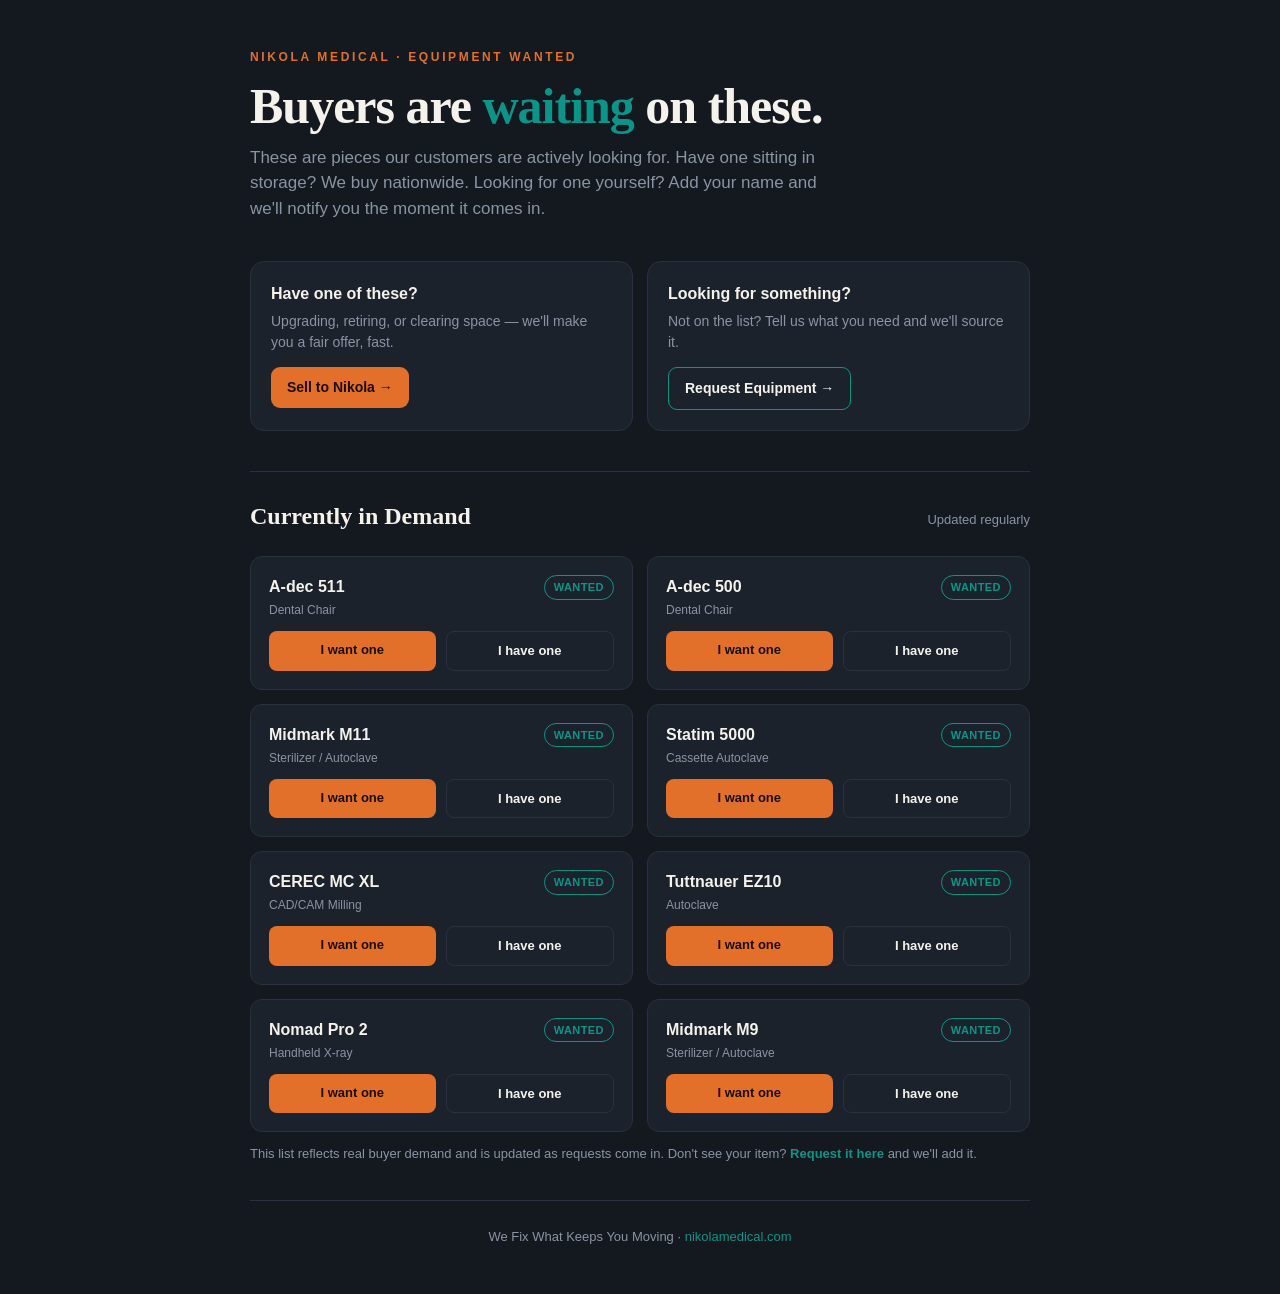
==== equipment-wanted/index.html @ 366212c6 "Static site plus request, thanks, and equipment-wanted pages" ====
<!DOCTYPE html>
<html lang="en">
<head>
<meta charset="UTF-8">
<meta name="viewport" content="width=device-width, initial-scale=1.0">
<title>Equipment Wanted — Nikola Medical</title>
<meta name="description" content="Buyers are waiting on these pieces. Selling one? We buy nationwide. Looking for one? We'll notify you the moment it arrives.">
<style>
  :root{
    --ink:#14181F; --ink-2:#1C222B; --amber:#E2702A; --teal:#0D9488;
    --paper:#F5F2EC; --line:#2A313C; --muted:#8A94A3;
  }
  *{box-sizing:border-box;margin:0;padding:0}
  html{scroll-behavior:smooth}
  body{
    background:var(--ink); color:var(--paper);
    font-family:"Inter",-apple-system,BlinkMacSystemFont,"Segoe UI",sans-serif;
    line-height:1.5; -webkit-font-smoothing:antialiased;
  }
  .wrap{max-width:820px; margin:0 auto; padding:0 20px}

  header{padding:48px 0 8px}
  .kicker{
    font-size:12px; letter-spacing:.22em; text-transform:uppercase;
    color:var(--amber); font-weight:600;
  }
  h1{
    font-family:Georgia,"Times New Roman",serif;
    font-size:clamp(32px,6vw,50px); line-height:1.05; font-weight:700;
    margin:14px 0 12px; letter-spacing:-.02em;
  }
  h1 em{color:var(--teal); font-style:normal}
  .lede{color:var(--muted); font-size:17px; max-width:600px}

  /* Split banners */
  .banners{display:grid; grid-template-columns:1fr 1fr; gap:14px; margin:32px 0 40px}
  .banner{
    border:1px solid var(--line); border-radius:14px; padding:20px; background:var(--ink-2);
  }
  .banner h3{font-size:16px; margin-bottom:5px}
  .banner p{color:var(--muted); font-size:14px; margin-bottom:14px}
  .banner a{
    display:inline-block; text-decoration:none; font-weight:700; font-size:14px;
    padding:10px 16px; border-radius:9px;
  }
  .banner.sell a{background:var(--amber); color:#1a0f07}
  .banner.buy a{border:1px solid var(--teal); color:var(--paper)}

  .list-head{
    border-top:1px solid var(--line); padding-top:26px;
    display:flex; align-items:baseline; justify-content:space-between; flex-wrap:wrap; gap:8px;
  }
  .list-head h2{font-family:Georgia,serif; font-size:24px; font-weight:700}
  .list-head span{font-size:13px; color:var(--muted)}

  .grid{display:grid; grid-template-columns:1fr 1fr; gap:14px; margin:22px 0 12px}
  .item{
    border:1px solid var(--line); border-radius:12px; padding:18px 18px;
    background:var(--ink-2); display:flex; flex-direction:column; gap:10px;
    transition:border-color .15s, transform .15s;
  }
  .item:hover{transform:translateY(-2px); border-color:#3a434f}
  .item .top{display:flex; align-items:flex-start; justify-content:space-between; gap:10px}
  .item .name{font-weight:700; font-size:16px}
  .item .cat{font-size:12px; color:var(--muted); margin-top:2px}
  .badge{
    font-size:11px; font-weight:700; letter-spacing:.04em; text-transform:uppercase;
    color:var(--teal); border:1px solid var(--teal); border-radius:20px; padding:3px 9px; white-space:nowrap;
  }
  .item .row{display:flex; gap:10px; margin-top:2px}
  .item a{
    text-decoration:none; font-weight:700; font-size:13px; padding:9px 14px; border-radius:8px; flex:1; text-align:center;
  }
  .item a.want{background:var(--amber); color:#1a0f07}
  .item a.have{border:1px solid var(--line); color:var(--paper)}
  .item a.have:hover{border-color:var(--teal)}

  .note{color:var(--muted); font-size:13px; margin:8px 0 4px}

  footer{border-top:1px solid var(--line); padding:26px 0 48px; text-align:center; color:var(--muted); font-size:13px; margin-top:36px}
  footer a{color:var(--teal); text-decoration:none}

  @media(max-width:620px){
    .banners{grid-template-columns:1fr}
    .grid{grid-template-columns:1fr}
  }
</style>
</head>
<body>

<div class="wrap">
  <header>
    <div class="kicker">Nikola Medical · Equipment Wanted</div>
    <h1>Buyers are <em>waiting</em> on these.</h1>
    <p class="lede">These are pieces our customers are actively looking for. Have one sitting in storage? We buy nationwide. Looking for one yourself? Add your name and we'll notify you the moment it comes in.</p>
  </header>

  <div class="banners">
    <div class="banner sell">
      <h3>Have one of these?</h3>
      <p>Upgrading, retiring, or clearing space — we'll make you a fair offer, fast.</p>
      <a href="/request?type=sell">Sell to Nikola →</a>
    </div>
    <div class="banner buy">
      <h3>Looking for something?</h3>
      <p>Not on the list? Tell us what you need and we'll source it.</p>
      <a href="/request?type=buy">Request Equipment →</a>
    </div>
  </div>

  <div class="list-head">
    <h2>Currently in Demand</h2>
    <span>Updated regularly</span>
  </div>

  <div class="grid">

    <div class="item">
      <div class="top">
        <div><div class="name">A-dec 511</div><div class="cat">Dental Chair</div></div>
        <span class="badge">Wanted</span>
      </div>
      <div class="row">
        <a class="want" href="/request?type=buy">I want one</a>
        <a class="have" href="/request?type=sell">I have one</a>
      </div>
    </div>

    <div class="item">
      <div class="top">
        <div><div class="name">A-dec 500</div><div class="cat">Dental Chair</div></div>
        <span class="badge">Wanted</span>
      </div>
      <div class="row">
        <a class="want" href="/request?type=buy">I want one</a>
        <a class="have" href="/request?type=sell">I have one</a>
      </div>
    </div>

    <div class="item">
      <div class="top">
        <div><div class="name">Midmark M11</div><div class="cat">Sterilizer / Autoclave</div></div>
        <span class="badge">Wanted</span>
      </div>
      <div class="row">
        <a class="want" href="/request?type=buy">I want one</a>
        <a class="have" href="/request?type=sell">I have one</a>
      </div>
    </div>

    <div class="item">
      <div class="top">
        <div><div class="name">Statim 5000</div><div class="cat">Cassette Autoclave</div></div>
        <span class="badge">Wanted</span>
      </div>
      <div class="row">
        <a class="want" href="/request?type=buy">I want one</a>
        <a class="have" href="/request?type=sell">I have one</a>
      </div>
    </div>

    <div class="item">
      <div class="top">
        <div><div class="name">CEREC MC XL</div><div class="cat">CAD/CAM Milling</div></div>
        <span class="badge">Wanted</span>
      </div>
      <div class="row">
        <a class="want" href="/request?type=buy">I want one</a>
        <a class="have" href="/request?type=sell">I have one</a>
      </div>
    </div>

    <div class="item">
      <div class="top">
        <div><div class="name">Tuttnauer EZ10</div><div class="cat">Autoclave</div></div>
        <span class="badge">Wanted</span>
      </div>
      <div class="row">
        <a class="want" href="/request?type=buy">I want one</a>
        <a class="have" href="/request?type=sell">I have one</a>
      </div>
    </div>

    <div class="item">
      <div class="top">
        <div><div class="name">Nomad Pro 2</div><div class="cat">Handheld X-ray</div></div>
        <span class="badge">Wanted</span>
      </div>
      <div class="row">
        <a class="want" href="/request?type=buy">I want one</a>
        <a class="have" href="/request?type=sell">I have one</a>
      </div>
    </div>

    <div class="item">
      <div class="top">
        <div><div class="name">Midmark M9</div><div class="cat">Sterilizer / Autoclave</div></div>
        <span class="badge">Wanted</span>
      </div>
      <div class="row">
        <a class="want" href="/request?type=buy">I want one</a>
        <a class="have" href="/request?type=sell">I have one</a>
      </div>
    </div>

  </div>

  <p class="note">This list reflects real buyer demand and is updated as requests come in. Don't see your item? <a href="/request?type=buy" style="color:var(--teal);text-decoration:none;font-weight:600">Request it here</a> and we'll add it.</p>

  <footer>
    We Fix What Keeps You Moving · <a href="/">nikolamedical.com</a>
  </footer>
</div>

</body>
</html>
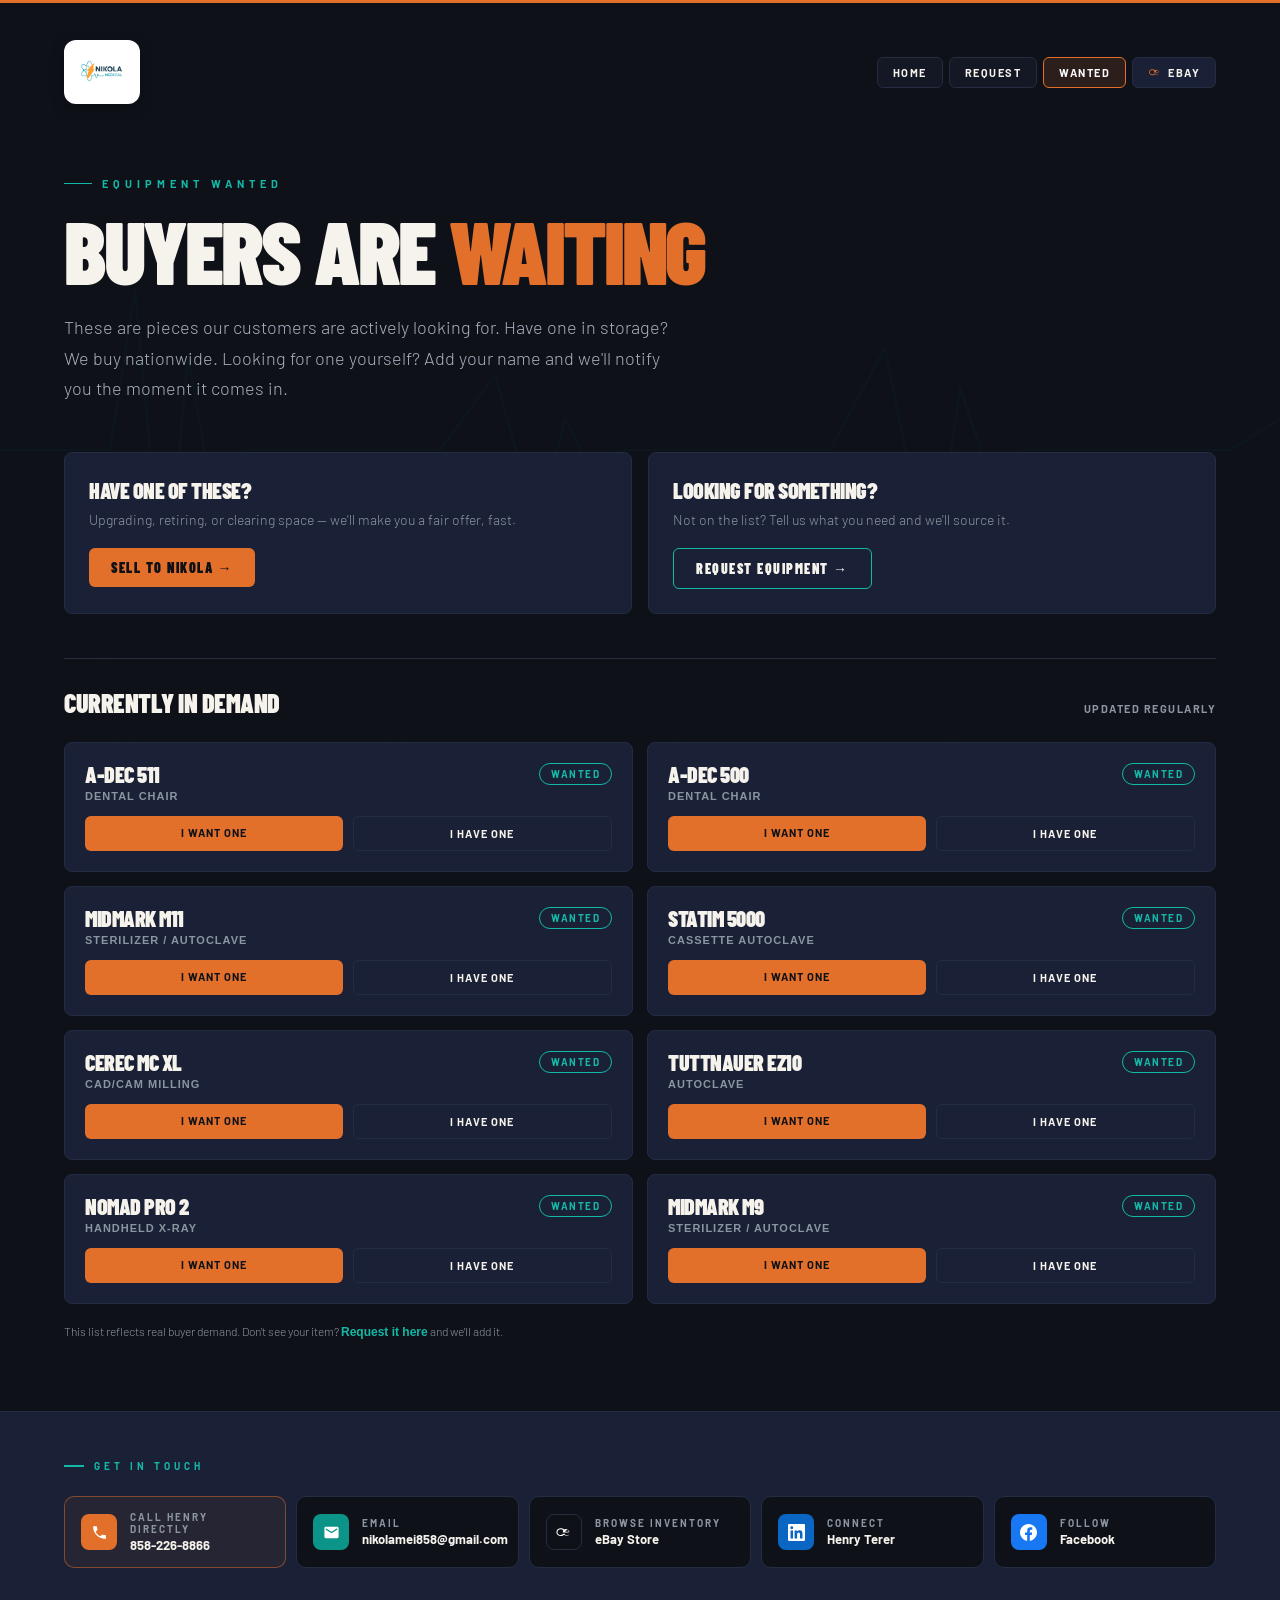
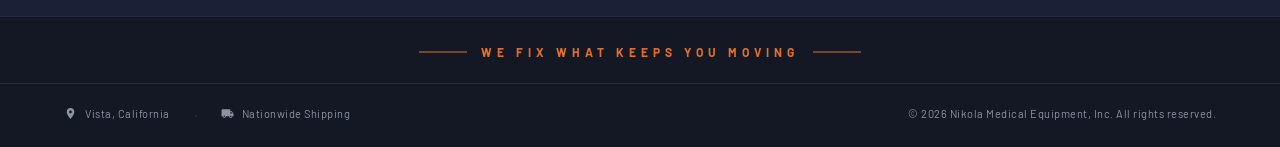
==== commit 421654d4: "Replace form pages with unified header, logo, and nav versions" ====
--- a/equipment-wanted/index.html
+++ b/equipment-wanted/index.html
@@ -4,213 +4,119 @@
 <meta charset="UTF-8">
 <meta name="viewport" content="width=device-width, initial-scale=1.0">
 <title>Equipment Wanted — Nikola Medical</title>
-<meta name="description" content="Buyers are waiting on these pieces. Selling one? We buy nationwide. Looking for one? We'll notify you the moment it arrives.">
-<style>
-  :root{
-    --ink:#14181F; --ink-2:#1C222B; --amber:#E2702A; --teal:#0D9488;
-    --paper:#F5F2EC; --line:#2A313C; --muted:#8A94A3;
-  }
-  *{box-sizing:border-box;margin:0;padding:0}
-  html{scroll-behavior:smooth}
-  body{
-    background:var(--ink); color:var(--paper);
-    font-family:"Inter",-apple-system,BlinkMacSystemFont,"Segoe UI",sans-serif;
-    line-height:1.5; -webkit-font-smoothing:antialiased;
-  }
-  .wrap{max-width:820px; margin:0 auto; padding:0 20px}
-
-  header{padding:48px 0 8px}
-  .kicker{
-    font-size:12px; letter-spacing:.22em; text-transform:uppercase;
-    color:var(--amber); font-weight:600;
-  }
-  h1{
-    font-family:Georgia,"Times New Roman",serif;
-    font-size:clamp(32px,6vw,50px); line-height:1.05; font-weight:700;
-    margin:14px 0 12px; letter-spacing:-.02em;
-  }
-  h1 em{color:var(--teal); font-style:normal}
-  .lede{color:var(--muted); font-size:17px; max-width:600px}
-
-  /* Split banners */
-  .banners{display:grid; grid-template-columns:1fr 1fr; gap:14px; margin:32px 0 40px}
-  .banner{
-    border:1px solid var(--line); border-radius:14px; padding:20px; background:var(--ink-2);
-  }
-  .banner h3{font-size:16px; margin-bottom:5px}
-  .banner p{color:var(--muted); font-size:14px; margin-bottom:14px}
-  .banner a{
-    display:inline-block; text-decoration:none; font-weight:700; font-size:14px;
-    padding:10px 16px; border-radius:9px;
-  }
-  .banner.sell a{background:var(--amber); color:#1a0f07}
-  .banner.buy a{border:1px solid var(--teal); color:var(--paper)}
-
-  .list-head{
-    border-top:1px solid var(--line); padding-top:26px;
-    display:flex; align-items:baseline; justify-content:space-between; flex-wrap:wrap; gap:8px;
-  }
-  .list-head h2{font-family:Georgia,serif; font-size:24px; font-weight:700}
-  .list-head span{font-size:13px; color:var(--muted)}
-
-  .grid{display:grid; grid-template-columns:1fr 1fr; gap:14px; margin:22px 0 12px}
-  .item{
-    border:1px solid var(--line); border-radius:12px; padding:18px 18px;
-    background:var(--ink-2); display:flex; flex-direction:column; gap:10px;
-    transition:border-color .15s, transform .15s;
-  }
-  .item:hover{transform:translateY(-2px); border-color:#3a434f}
-  .item .top{display:flex; align-items:flex-start; justify-content:space-between; gap:10px}
-  .item .name{font-weight:700; font-size:16px}
-  .item .cat{font-size:12px; color:var(--muted); margin-top:2px}
-  .badge{
-    font-size:11px; font-weight:700; letter-spacing:.04em; text-transform:uppercase;
-    color:var(--teal); border:1px solid var(--teal); border-radius:20px; padding:3px 9px; white-space:nowrap;
-  }
-  .item .row{display:flex; gap:10px; margin-top:2px}
-  .item a{
-    text-decoration:none; font-weight:700; font-size:13px; padding:9px 14px; border-radius:8px; flex:1; text-align:center;
-  }
-  .item a.want{background:var(--amber); color:#1a0f07}
-  .item a.have{border:1px solid var(--line); color:var(--paper)}
-  .item a.have:hover{border-color:var(--teal)}
-
-  .note{color:var(--muted); font-size:13px; margin:8px 0 4px}
-
-  footer{border-top:1px solid var(--line); padding:26px 0 48px; text-align:center; color:var(--muted); font-size:13px; margin-top:36px}
-  footer a{color:var(--teal); text-decoration:none}
-
-  @media(max-width:620px){
-    .banners{grid-template-columns:1fr}
-    .grid{grid-template-columns:1fr}
-  }
-</style>
+<meta name="description" content="Buyers are waiting on these dental equipment pieces. Selling one? We buy nationwide.">
+<link href="https://fonts.googleapis.com/css2?family=Barlow+Condensed:wght@700;900&family=Barlow:wght@300;400;600;700&display=swap" rel="stylesheet">
+<link rel="stylesheet" href="/styles.css">
 </head>
 <body>
+<div class="topbar"></div>
+<div class="ekg-bg">
+<svg viewBox="0 0 1440 900" preserveAspectRatio="xMidYMid slice" xmlns="http://www.w3.org/2000/svg">
+  <polyline points="0,450 140,450 190,450 215,290 245,610 268,355 294,505 325,450 520,450 575,375 618,528 645,418 672,472 702,450 910,450 965,348 1012,584 1040,388 1072,482 1102,450 1310,450 1362,418 1392,492 1440,450" fill="none" stroke="#0D9488" stroke-width="2.5" stroke-linecap="round" stroke-linejoin="round"/>
+  <polyline points="0,720 130,720 168,720 185,648 204,792 218,668 234,724 254,720 408,720 445,672 475,768 494,700 514,730 535,720 688,720 724,682 752,758 772,710 793,728 814,720 965,720 1003,688 1032,752 1052,712 1073,728 1094,720 1248,720 1284,702 1313,738 1333,718 1362,726 1440,720" fill="none" stroke="#0D9488" stroke-width="1.5" stroke-linecap="round" stroke-linejoin="round" opacity="0.45"/>
+</svg>
+</div>
 
-<div class="wrap">
-  <header>
-    <div class="kicker">Nikola Medical · Equipment Wanted</div>
-    <h1>Buyers are <em>waiting</em> on these.</h1>
-    <p class="lede">These are pieces our customers are actively looking for. Have one sitting in storage? We buy nationwide. Looking for one yourself? Add your name and we'll notify you the moment it comes in.</p>
-  </header>
+<header>
+  <a href="/" class="logo"><img src="/logo.png" alt="Nikola Medical Equipment"/></a>
+  <nav class="nav">
+    <a href="/" class="internal ">Home</a>
+    <a href="/request" class="internal ">Request</a>
+    <a href="/equipment-wanted" class="internal active">Wanted</a>
+    <a href="https://www.ebay.com/str/nikolamedicalequipmentinc" target="_blank" rel="noopener">
+      <svg viewBox="0 0 24 24" fill="var(--amber)" xmlns="http://www.w3.org/2000/svg"><path d="M3.5 11.5C3.5 9 5.5 7.5 8 7.5c1.5 0 2.8.6 3.6 1.6L13 7.8C11.8 6.7 10 6 8 6 4.7 6 2 8.4 2 11.5S4.7 17 8 17c2 0 3.8-.7 5-1.8l-1.4-1.3C10.8 14.9 9.5 15.5 8 15.5c-2.5 0-4.5-1.5-4.5-4zm8.5.5h7.5c0-2.8-2-5-4.5-5S11 9.2 11 12zm0 1c.2 2.2 2 3.5 4.5 3.5 1.3 0 2.4-.4 3.2-1.1L18.6 15c-.6.5-1.4.8-2.1.8-1.5 0-2.8-.7-3-2H12zm8.5-2h-6c.3-1.4 1.4-2.5 3-2.5s2.7 1.1 3 2.5z"/></svg>
+      <span>eBay</span>
+    </a>
+  </nav>
+</header>
 
+<div class="page-head">
+  <div class="kicker">Equipment Wanted</div>
+  <h1>Buyers Are <em>Waiting</em></h1>
+  <p class="lead">These are pieces our customers are actively looking for. Have one in storage? We buy nationwide. Looking for one yourself? Add your name and we'll notify you the moment it comes in.</p>
+</div>
+
+<div class="section">
   <div class="banners">
-    <div class="banner sell">
-      <h3>Have one of these?</h3>
-      <p>Upgrading, retiring, or clearing space — we'll make you a fair offer, fast.</p>
-      <a href="/request?type=sell">Sell to Nikola →</a>
+    <div class="banner sell"><h3>Have one of these?</h3><p>Upgrading, retiring, or clearing space — we'll make you a fair offer, fast.</p><a href="/request?type=sell">Sell to Nikola →</a></div>
+    <div class="banner buy"><h3>Looking for something?</h3><p>Not on the list? Tell us what you need and we'll source it.</p><a href="/request?type=buy">Request Equipment →</a></div>
+  </div>
+
+  <div class="wanted-head"><h2>Currently in Demand</h2><span>Updated regularly</span></div>
+  <div class="wgrid">
+    <div class="witem">
+      <div class="wtop"><div><div class="wname">A-dec 511</div><div class="wcat">Dental Chair</div></div><span class="wbadge">Wanted</span></div>
+      <div class="wrow"><a class="want" href="/request?type=buy">I want one</a><a class="have" href="/request?type=sell">I have one</a></div>
     </div>
-    <div class="banner buy">
-      <h3>Looking for something?</h3>
-      <p>Not on the list? Tell us what you need and we'll source it.</p>
-      <a href="/request?type=buy">Request Equipment →</a>
+    <div class="witem">
+      <div class="wtop"><div><div class="wname">A-dec 500</div><div class="wcat">Dental Chair</div></div><span class="wbadge">Wanted</span></div>
+      <div class="wrow"><a class="want" href="/request?type=buy">I want one</a><a class="have" href="/request?type=sell">I have one</a></div>
+    </div>
+    <div class="witem">
+      <div class="wtop"><div><div class="wname">Midmark M11</div><div class="wcat">Sterilizer / Autoclave</div></div><span class="wbadge">Wanted</span></div>
+      <div class="wrow"><a class="want" href="/request?type=buy">I want one</a><a class="have" href="/request?type=sell">I have one</a></div>
+    </div>
+    <div class="witem">
+      <div class="wtop"><div><div class="wname">Statim 5000</div><div class="wcat">Cassette Autoclave</div></div><span class="wbadge">Wanted</span></div>
+      <div class="wrow"><a class="want" href="/request?type=buy">I want one</a><a class="have" href="/request?type=sell">I have one</a></div>
+    </div>
+    <div class="witem">
+      <div class="wtop"><div><div class="wname">CEREC MC XL</div><div class="wcat">CAD/CAM Milling</div></div><span class="wbadge">Wanted</span></div>
+      <div class="wrow"><a class="want" href="/request?type=buy">I want one</a><a class="have" href="/request?type=sell">I have one</a></div>
+    </div>
+    <div class="witem">
+      <div class="wtop"><div><div class="wname">Tuttnauer EZ10</div><div class="wcat">Autoclave</div></div><span class="wbadge">Wanted</span></div>
+      <div class="wrow"><a class="want" href="/request?type=buy">I want one</a><a class="have" href="/request?type=sell">I have one</a></div>
+    </div>
+    <div class="witem">
+      <div class="wtop"><div><div class="wname">Nomad Pro 2</div><div class="wcat">Handheld X-ray</div></div><span class="wbadge">Wanted</span></div>
+      <div class="wrow"><a class="want" href="/request?type=buy">I want one</a><a class="have" href="/request?type=sell">I have one</a></div>
+    </div>
+    <div class="witem">
+      <div class="wtop"><div><div class="wname">Midmark M9</div><div class="wcat">Sterilizer / Autoclave</div></div><span class="wbadge">Wanted</span></div>
+      <div class="wrow"><a class="want" href="/request?type=buy">I want one</a><a class="have" href="/request?type=sell">I have one</a></div>
     </div>
   </div>
 
-  <div class="list-head">
-    <h2>Currently in Demand</h2>
-    <span>Updated regularly</span>
+  <p class="hint" style="margin-top:20px;">This list reflects real buyer demand. Don't see your item? <a href="/request?type=buy" style="color:var(--teal-light);text-decoration:none;font-weight:600;">Request it here</a> and we'll add it.</p>
+</div>
+<section class="footer-contact" id="contact">
+  <div class="contact-heading">Get in touch</div>
+  <div class="contact-grid">
+    <a class="ccard featured" href="tel:8582268866">
+      <div class="cicon ci-phone"><svg viewBox="0 0 24 24" xmlns="http://www.w3.org/2000/svg"><path d="M6.6 10.8c1.4 2.8 3.8 5.1 6.6 6.6l2.2-2.2c.3-.3.7-.4 1-.2 1.1.4 2.3.6 3.6.6.6 0 1 .4 1 1V20c0 .6-.4 1-1 1-9.4 0-17-7.6-17-17 0-.6.4-1 1-1h3.5c.6 0 1 .4 1 1 0 1.3.2 2.5.6 3.6.1.3 0 .7-.2 1L6.6 10.8z"/></svg></div>
+      <div><div class="clabel">Call Henry directly</div><div class="cval">858-226-8866</div></div>
+    </a>
+    <a class="ccard" href="mailto:nikolamei858@gmail.com">
+      <div class="cicon ci-email"><svg viewBox="0 0 24 24" xmlns="http://www.w3.org/2000/svg"><path d="M20 4H4c-1.1 0-2 .9-2 2v12c0 1.1.9 2 2 2h16c1.1 0 2-.9 2-2V6c0-1.1-.9-2-2-2zm0 4l-8 5-8-5V6l8 5 8-5v2z"/></svg></div>
+      <div><div class="clabel">Email</div><div class="cval">nikolamei858@gmail.com</div></div>
+    </a>
+    <a class="ccard" href="https://www.ebay.com/str/nikolamedicalequipmentinc" target="_blank" rel="noopener">
+      <div class="cicon ci-ebay"><svg viewBox="0 0 24 24" fill="var(--amber)" xmlns="http://www.w3.org/2000/svg" width="17" height="17"><path d="M3.5 11.5C3.5 9 5.5 7.5 8 7.5c1.5 0 2.8.6 3.6 1.6L13 7.8C11.8 6.7 10 6 8 6 4.7 6 2 8.4 2 11.5S4.7 17 8 17c2 0 3.8-.7 5-1.8l-1.4-1.3C10.8 14.9 9.5 15.5 8 15.5c-2.5 0-4.5-1.5-4.5-4zm8.5.5h7.5c0-2.8-2-5-4.5-5S11 9.2 11 12zm0 1c.2 2.2 2 3.5 4.5 3.5 1.3 0 2.4-.4 3.2-1.1L18.6 15c-.6.5-1.4.8-2.1.8-1.5 0-2.8-.7-3-2H12zm8.5-2h-6c.3-1.4 1.4-2.5 3-2.5s2.7 1.1 3 2.5z"/></svg></div>
+      <div><div class="clabel">Browse inventory</div><div class="cval">eBay Store</div></div>
+    </a>
+    <a class="ccard" href="https://www.linkedin.com/in/henryterer/" target="_blank" rel="noopener">
+      <div class="cicon ci-li"><svg viewBox="0 0 24 24" xmlns="http://www.w3.org/2000/svg"><path d="M20.447 20.452h-3.554v-5.569c0-1.328-.027-3.037-1.852-3.037-1.853 0-2.136 1.445-2.136 2.939v5.667H9.351V9h3.414v1.561h.046c.477-.9 1.637-1.85 3.37-1.85 3.601 0 4.267 2.37 4.267 5.455v6.286zM5.337 7.433a2.062 2.062 0 01-2.063-2.065 2.064 2.064 0 112.063 2.065zm1.782 13.019H3.555V9h3.564v11.452zM22.225 0H1.771C.792 0 0 .774 0 1.729v20.542C0 23.227.792 24 1.771 24h20.451C23.2 24 24 23.227 24 22.271V1.729C24 .774 23.2 0 22.222 0h.003z"/></svg></div>
+      <div><div class="clabel">Connect</div><div class="cval">Henry Terer</div></div>
+    </a>
+    <a class="ccard" href="https://www.facebook.com/profile.php?id=100094618478377" target="_blank" rel="noopener">
+      <div class="cicon ci-fb"><svg viewBox="0 0 24 24" xmlns="http://www.w3.org/2000/svg"><path d="M24 12.073c0-6.627-5.373-12-12-12s-12 5.373-12 12c0 5.99 4.388 10.954 10.125 11.854v-8.385H7.078v-3.47h3.047V9.43c0-3.007 1.792-4.669 4.533-4.669 1.312 0 2.686.235 2.686.235v2.953H15.83c-1.491 0-1.956.925-1.956 1.874v2.25h3.328l-.532 3.47h-2.796v8.385C19.612 23.027 24 18.062 24 12.073z"/></svg></div>
+      <div><div class="clabel">Follow</div><div class="cval">Facebook</div></div>
+    </a>
   </div>
+</section>
 
-  <div class="grid">
-
-    <div class="item">
-      <div class="top">
-        <div><div class="name">A-dec 511</div><div class="cat">Dental Chair</div></div>
-        <span class="badge">Wanted</span>
-      </div>
-      <div class="row">
-        <a class="want" href="/request?type=buy">I want one</a>
-        <a class="have" href="/request?type=sell">I have one</a>
-      </div>
+<footer class="footer-bottom">
+  <div class="footer-tagline-row"><div class="footer-tagline">We Fix What Keeps You Moving</div></div>
+  <div class="footer-info-row">
+    <div class="footer-info-left">
+      <div class="footer-pill"><svg viewBox="0 0 24 24" xmlns="http://www.w3.org/2000/svg"><path d="M12 2C8.13 2 5 5.13 5 9c0 5.25 7 13 7 13s7-7.75 7-13c0-3.87-3.13-7-7-7zm0 9.5c-1.38 0-2.5-1.12-2.5-2.5s1.12-2.5 2.5-2.5 2.5 1.12 2.5 2.5-1.12 2.5-2.5 2.5z"/></svg>Vista, California</div>
+      <div class="footer-sep">·</div>
+      <div class="footer-pill"><svg viewBox="0 0 24 24" xmlns="http://www.w3.org/2000/svg"><path d="M20 8h-3V4H3c-1.1 0-2 .9-2 2v11h2c0 1.66 1.34 3 3 3s3-1.34 3-3h6c0 1.66 1.34 3 3 3s3-1.34 3-3h2v-5l-3-4zM6 18.5c-.83 0-1.5-.67-1.5-1.5s.67-1.5 1.5-1.5 1.5.67 1.5 1.5-.67 1.5-1.5 1.5zm13.5-9l1.96 2.5H17V9.5h2.5zm-1.5 9c-.83 0-1.5-.67-1.5-1.5s.67-1.5 1.5-1.5 1.5.67 1.5 1.5-.67 1.5-1.5 1.5z"/></svg>Nationwide Shipping</div>
     </div>
-
-    <div class="item">
-      <div class="top">
-        <div><div class="name">A-dec 500</div><div class="cat">Dental Chair</div></div>
-        <span class="badge">Wanted</span>
-      </div>
-      <div class="row">
-        <a class="want" href="/request?type=buy">I want one</a>
-        <a class="have" href="/request?type=sell">I have one</a>
-      </div>
-    </div>
-
-    <div class="item">
-      <div class="top">
-        <div><div class="name">Midmark M11</div><div class="cat">Sterilizer / Autoclave</div></div>
-        <span class="badge">Wanted</span>
-      </div>
-      <div class="row">
-        <a class="want" href="/request?type=buy">I want one</a>
-        <a class="have" href="/request?type=sell">I have one</a>
-      </div>
-    </div>
-
-    <div class="item">
-      <div class="top">
-        <div><div class="name">Statim 5000</div><div class="cat">Cassette Autoclave</div></div>
-        <span class="badge">Wanted</span>
-      </div>
-      <div class="row">
-        <a class="want" href="/request?type=buy">I want one</a>
-        <a class="have" href="/request?type=sell">I have one</a>
-      </div>
-    </div>
-
-    <div class="item">
-      <div class="top">
-        <div><div class="name">CEREC MC XL</div><div class="cat">CAD/CAM Milling</div></div>
-        <span class="badge">Wanted</span>
-      </div>
-      <div class="row">
-        <a class="want" href="/request?type=buy">I want one</a>
-        <a class="have" href="/request?type=sell">I have one</a>
-      </div>
-    </div>
-
-    <div class="item">
-      <div class="top">
-        <div><div class="name">Tuttnauer EZ10</div><div class="cat">Autoclave</div></div>
-        <span class="badge">Wanted</span>
-      </div>
-      <div class="row">
-        <a class="want" href="/request?type=buy">I want one</a>
-        <a class="have" href="/request?type=sell">I have one</a>
-      </div>
-    </div>
-
-    <div class="item">
-      <div class="top">
-        <div><div class="name">Nomad Pro 2</div><div class="cat">Handheld X-ray</div></div>
-        <span class="badge">Wanted</span>
-      </div>
-      <div class="row">
-        <a class="want" href="/request?type=buy">I want one</a>
-        <a class="have" href="/request?type=sell">I have one</a>
-      </div>
-    </div>
-
-    <div class="item">
-      <div class="top">
-        <div><div class="name">Midmark M9</div><div class="cat">Sterilizer / Autoclave</div></div>
-        <span class="badge">Wanted</span>
-      </div>
-      <div class="row">
-        <a class="want" href="/request?type=buy">I want one</a>
-        <a class="have" href="/request?type=sell">I have one</a>
-      </div>
-    </div>
-
+    <div class="footer-copy">© 2026 Nikola Medical Equipment, Inc. All rights reserved.</div>
   </div>
-
-  <p class="note">This list reflects real buyer demand and is updated as requests come in. Don't see your item? <a href="/request?type=buy" style="color:var(--teal);text-decoration:none;font-weight:600">Request it here</a> and we'll add it.</p>
-
-  <footer>
-    We Fix What Keeps You Moving · <a href="/">nikolamedical.com</a>
-  </footer>
-</div>
+</footer>
 
 </body>
-</html>
+</html>
--- a/styles.css
+++ b/styles.css
@@ -0,0 +1,446 @@
+
+*,*::before,*::after{margin:0;padding:0;box-sizing:border-box;}
+:root{
+  --ink:#0E1118;
+  --amber:#E2702A;
+  --teal:#0D9488;
+  --teal-light:#14B8A6;
+  --paper:#F6F3EC;
+  --steel:#8B95A1;
+  --card:#1A2035;
+  --card2:#131824;
+  --dim:#242D42;
+  --white:#FAFAFF;
+  --pad:64px;
+}
+html{scroll-behavior:smooth;}
+body{
+  background:var(--ink);
+  color:var(--paper);
+  font-family:'Barlow',Arial,sans-serif;
+  min-height:100vh;
+  overflow-x:hidden;
+  display:flex;
+  flex-direction:column;
+}
+
+.ekg-bg{position:fixed;inset:0;z-index:0;pointer-events:none;overflow:hidden;}
+.ekg-bg svg{width:100%;height:100%;opacity:0.045;}
+.topbar{position:fixed;top:0;left:0;right:0;height:3px;background:var(--amber);z-index:100;}
+
+/* ══════════════════════════════════
+   HEADER
+══════════════════════════════════ */
+header{
+  position:relative;z-index:10;
+  padding:40px var(--pad) 0;
+  display:flex;align-items:center;justify-content:space-between;
+  flex-wrap:wrap;gap:20px;
+  animation:up .6s ease both;
+}
+.logo img{height:64px;width:auto;display:block;padding:8px 14px;background:#fff;border-radius:12px;box-shadow:0 4px 14px rgba(0,0,0,.25);}
+.nav{display:flex;gap:6px;flex-wrap:wrap;}
+.nav a{
+  display:flex;align-items:center;gap:7px;
+  padding:8px 15px;border-radius:6px;
+  border:1px solid var(--dim);background:var(--card);
+  color:var(--paper);text-decoration:none;
+  font-size:11px;font-weight:700;letter-spacing:1.5px;text-transform:uppercase;
+  transition:border-color .2s,background .2s,transform .15s;
+}
+.nav a:hover{border-color:var(--amber);background:rgba(226,112,42,.1);transform:translateY(-1px);}
+.nav a svg{width:13px;height:13px;flex-shrink:0;}
+
+/* ══════════════════════════════════
+   HERO
+══════════════════════════════════ */
+.hero{
+  position:relative;z-index:10;
+  padding:88px var(--pad) 96px;
+  flex:1;
+  animation:up .6s .1s ease both;
+}
+.kicker{
+  display:inline-flex;align-items:center;gap:10px;margin-bottom:32px;
+  font-size:11px;font-weight:700;letter-spacing:5px;text-transform:uppercase;
+  color:var(--teal-light);
+}
+.kicker::before{content:'';width:28px;height:1.5px;background:var(--teal-light);flex-shrink:0;}
+h1{
+  font-family:'Barlow Condensed',sans-serif;
+  font-size:clamp(68px,9vw,130px);
+  font-weight:900;line-height:.87;
+  letter-spacing:-3px;text-transform:uppercase;
+  margin-bottom:40px;max-width:900px;
+}
+h1 em{font-style:normal;color:var(--amber);}
+h1 span{color:var(--teal-light);}
+.hero-body{
+  display:flex;align-items:flex-end;justify-content:space-between;
+  flex-wrap:wrap;gap:32px;
+}
+.hero-sub{
+  font-size:18px;color:#A8B0BE;line-height:1.75;
+  max-width:580px;font-weight:300;
+}
+.tagline-wrap{
+  flex-shrink:0;
+  display:inline-flex;align-items:center;gap:12px;
+  padding:12px 22px;border-radius:6px;
+  border-left:3px solid var(--amber);background:rgba(226,112,42,.08);
+  align-self:flex-end;
+}
+.tagline-text{font-size:12px;font-weight:700;letter-spacing:3px;text-transform:uppercase;color:var(--amber);white-space:nowrap;}
+
+/* ══════════════════════════════════
+   MARQUEE
+══════════════════════════════════ */
+.strip{
+  position:relative;z-index:10;
+  padding:16px 0;
+  border-top:1px solid var(--dim);
+  border-bottom:1px solid var(--dim);
+  overflow:hidden;white-space:nowrap;
+  animation:up .6s .2s ease both;
+}
+.strip-inner{display:inline-flex;animation:marquee 32s linear infinite;}
+.strip-item{
+  display:inline-flex;align-items:center;gap:12px;
+  font-size:10px;font-weight:700;letter-spacing:3px;text-transform:uppercase;
+  color:var(--steel);padding:0 28px;
+}
+.strip-dot{width:4px;height:4px;border-radius:50%;background:var(--amber);flex-shrink:0;}
+
+/* ══════════════════════════════════
+   FOOTER 1 — GET IN TOUCH
+══════════════════════════════════ */
+.footer-contact{
+  position:relative;z-index:10;
+  background:var(--card);
+  border-top:1px solid var(--dim);
+  padding:48px var(--pad);
+  animation:up .6s .3s ease both;
+}
+.contact-heading{
+  font-size:10px;font-weight:700;letter-spacing:4px;text-transform:uppercase;
+  color:var(--teal-light);margin-bottom:24px;
+  display:flex;align-items:center;gap:10px;
+}
+.contact-heading::before{content:'';width:20px;height:1.5px;background:var(--teal-light);flex-shrink:0;}
+.contact-grid{
+  display:grid;
+  grid-template-columns:repeat(auto-fill,minmax(210px,1fr));
+  gap:10px;
+}
+.ccard{
+  display:flex;align-items:center;gap:13px;
+  background:var(--ink);border:1px solid var(--dim);
+  border-radius:10px;padding:14px 16px;
+  text-decoration:none;color:var(--paper);
+  transition:border-color .2s,transform .18s,box-shadow .2s;
+}
+.ccard:hover{border-color:var(--amber);transform:translateY(-2px);box-shadow:0 6px 20px rgba(226,112,42,.12);}
+.ccard.featured{border-color:rgba(226,112,42,.5);background:rgba(226,112,42,.06);}
+.cicon{width:36px;height:36px;border-radius:8px;flex-shrink:0;display:flex;align-items:center;justify-content:center;}
+.cicon svg{width:17px;height:17px;fill:white;}
+.ci-phone{background:var(--amber);}
+.ci-email{background:var(--teal);}
+.ci-ebay{background:var(--ink);border:1px solid var(--dim);}
+.ci-li{background:#0A66C2;}
+.ci-fb{background:#1877F2;}
+.clabel{font-size:10px;letter-spacing:2px;text-transform:uppercase;color:var(--steel);font-weight:700;}
+.cval{font-size:13px;font-weight:700;margin-top:2px;}
+
+/* ══════════════════════════════════
+   FOOTER 2 — BRAND / LEGAL
+══════════════════════════════════ */
+.footer-bottom{
+  position:relative;z-index:10;
+  background:var(--card2);
+  border-top:1px solid var(--dim);
+  animation:up .6s .35s ease both;
+}
+
+/* Row 1: tagline centered */
+.footer-tagline-row{
+  padding:28px var(--pad) 24px;
+  border-bottom:1px solid var(--dim);
+  display:flex;align-items:center;justify-content:center;
+}
+.footer-tagline{
+  font-size:12px;font-weight:700;letter-spacing:5px;
+  text-transform:uppercase;color:var(--amber);
+  display:flex;align-items:center;gap:14px;
+}
+.footer-tagline::before,
+.footer-tagline::after{
+  content:'';display:block;
+  width:48px;height:1.5px;background:var(--amber);opacity:.5;
+}
+
+/* Row 2: info row */
+.footer-info-row{
+  padding:20px var(--pad) 24px;
+  display:flex;align-items:center;justify-content:space-between;
+  flex-wrap:wrap;gap:16px;
+}
+.footer-info-left{
+  display:flex;align-items:center;gap:24px;flex-wrap:wrap;
+}
+.footer-pill{
+  display:flex;align-items:center;gap:8px;
+  font-size:11px;color:var(--steel);letter-spacing:.5px;
+}
+.footer-pill svg{width:13px;height:13px;fill:var(--steel);flex-shrink:0;}
+.footer-sep{color:var(--dim);font-size:16px;}
+.footer-copy{
+  font-size:11px;color:var(--steel);letter-spacing:.5px;
+}
+
+/* Badge */
+.badge{
+  position:fixed;bottom:20px;right:20px;z-index:50;
+  display:flex;align-items:center;gap:8px;
+  background:var(--card);border:1px solid var(--dim);border-radius:8px;
+  padding:8px 13px;font-size:11px;color:var(--steel);letter-spacing:1px;
+}
+.dot{width:6px;height:6px;border-radius:50%;background:var(--amber);animation:pulse 2s infinite;}
+
+@keyframes up{from{opacity:0;transform:translateY(16px);}to{opacity:1;transform:translateY(0);}}
+@keyframes pulse{0%,100%{opacity:1;}50%{opacity:.2;}}
+@keyframes marquee{from{transform:translateX(0);}to{transform:translateX(-50%);}}
+
+/* ── RESPONSIVE ── */
+@media(max-width:800px){
+  :root{--pad:36px;}
+  h1{letter-spacing:-1.5px;}
+  .hero-body{flex-direction:column;align-items:flex-start;}
+  .footer-info-row{flex-direction:column;align-items:flex-start;gap:10px;}
+  .footer-copy{align-self:flex-start;}
+}
+@media(max-width:600px){
+  :root{--pad:20px;}
+  header{padding-top:28px;}
+  .hero{padding:60px var(--pad) 64px;}
+  .nav a span{display:none;}
+  .nav a{padding:8px 10px;}
+  h1{font-size:52px;letter-spacing:-1px;}
+  .contact-grid{grid-template-columns:1fr;}
+  .footer-info-left{flex-direction:column;gap:10px;}
+  .footer-sep{display:none;}
+  .footer-tagline::before,.footer-tagline::after{width:24px;}
+}
+@media(prefers-reduced-motion:reduce){*{animation:none!important;transition:none!important;}}
+
+/* ══════════════════════════════════
+   SHARED — internal nav + form pages
+   (added for request / thanks / equipment-wanted)
+══════════════════════════════════ */
+.nav a.internal{background:var(--card2);}
+.nav a.internal.active{border-color:var(--amber);background:rgba(226,112,42,.14);color:var(--white);}
+
+/* page intro block reused on sub-pages */
+.page-head{position:relative;z-index:10;padding:64px var(--pad) 8px;animation:up .6s ease both;}
+.page-head .kicker{margin-bottom:22px;}
+.page-head h1{font-size:clamp(44px,7vw,88px);margin-bottom:24px;}
+.page-head .lead{font-size:18px;color:#A8B0BE;line-height:1.7;max-width:620px;font-weight:300;}
+
+.section{position:relative;z-index:10;padding:40px var(--pad) 72px;flex:1;animation:up .6s .1s ease both;}
+
+/* chooser chips (request hub) */
+.chooser{display:grid;grid-template-columns:repeat(4,1fr);gap:12px;margin-bottom:40px;}
+.chip{display:flex;flex-direction:column;gap:6px;text-align:left;padding:18px;border-radius:8px;
+  border:1px solid var(--dim);background:var(--card);color:var(--paper);cursor:pointer;font-family:inherit;
+  transition:border-color .2s,background .2s,transform .15s;}
+.chip:hover{transform:translateY(-2px);border-color:var(--amber);}
+.chip .cic{font-size:22px;}
+.chip .ct{font-weight:700;font-size:14px;letter-spacing:.5px;}
+.chip .cs{font-size:12px;color:var(--steel);font-weight:300;line-height:1.4;}
+.chip[aria-selected="true"]{border-color:var(--amber);background:rgba(226,112,42,.12);}
+.chip:focus-visible{outline:2px solid var(--teal-light);outline-offset:2px;}
+
+/* panels */
+.panel{display:none;}
+.panel.active{display:block;animation:up .45s ease both;}
+.panel-title{font-family:'Barlow Condensed',sans-serif;font-size:34px;font-weight:900;text-transform:uppercase;
+  letter-spacing:-1px;margin-bottom:8px;}
+.panel-title span{color:var(--amber);}
+.panel-desc{color:#A8B0BE;font-size:15px;font-weight:300;margin-bottom:28px;max-width:560px;}
+
+/* forms */
+form{max-width:780px;background:rgba(26,32,53,.55);border:1px solid #2A3550;border-radius:14px;padding:32px;backdrop-filter:blur(2px);}
+.grid{display:grid;grid-template-columns:1fr 1fr;gap:16px;}
+.full{grid-column:1/-1;}
+label{display:block;font-size:11.5px;font-weight:700;letter-spacing:1.3px;text-transform:uppercase;
+  color:#B8C0CE;margin-bottom:8px;}
+.req{color:var(--amber);}
+input,select,textarea{width:100%;padding:13px 15px;font-family:'Barlow',sans-serif;font-size:15px;
+  background:#20293C;border:1px solid #37425C;border-radius:7px;color:var(--white);transition:border-color .2s,background .2s,box-shadow .2s;}
+input::placeholder,textarea::placeholder{color:#6B7688;}
+input:focus,select:focus,textarea:focus{outline:none;border-color:var(--teal-light);background:#25304697;box-shadow:0 0 0 3px rgba(20,184,166,.15);}
+textarea{min-height:96px;resize:vertical;}
+select{appearance:none;cursor:pointer;
+  background-image:url("data:image/svg+xml,%3Csvg xmlns='http://www.w3.org/2000/svg' width='12' height='8' viewBox='0 0 12 8'%3E%3Cpath fill='%238B95A1' d='M6 8L0 0h12z'/%3E%3C/svg%3E");
+  background-repeat:no-repeat;background-position:right 14px center;}
+.check{display:flex;align-items:flex-start;gap:11px;}
+.check input{width:auto;margin-top:3px;accent-color:var(--amber);}
+.check label{margin:0;font-size:13px;font-weight:400;letter-spacing:.3px;text-transform:none;color:var(--paper);}
+.hint{font-size:12px;color:var(--steel);font-weight:300;}
+.btn-submit{grid-column:1/-1;justify-self:start;margin-top:6px;padding:15px 40px;font-family:'Barlow Condensed',sans-serif;
+  font-size:17px;font-weight:900;letter-spacing:1.5px;text-transform:uppercase;background:var(--amber);color:var(--ink);
+  border:none;border-radius:6px;cursor:pointer;transition:transform .15s,filter .2s;}
+.btn-submit:hover{transform:translateY(-2px);filter:brightness(1.08);}
+.btn-submit:focus-visible{outline:2px solid var(--teal-light);outline-offset:3px;}
+
+/* equipment-wanted */
+.banners{display:grid;grid-template-columns:1fr 1fr;gap:16px;margin-bottom:44px;}
+.banner{border:1px solid var(--dim);border-radius:8px;padding:24px;background:var(--card);}
+.banner h3{font-family:'Barlow Condensed',sans-serif;font-size:22px;font-weight:900;text-transform:uppercase;letter-spacing:-.5px;margin-bottom:6px;}
+.banner p{color:var(--steel);font-size:14px;font-weight:300;margin-bottom:18px;line-height:1.5;}
+.banner a{display:inline-block;text-decoration:none;font-family:'Barlow Condensed',sans-serif;font-size:14px;font-weight:900;
+  letter-spacing:1.5px;text-transform:uppercase;padding:11px 22px;border-radius:6px;}
+.banner.sell a{background:var(--amber);color:var(--ink);}
+.banner.buy a{border:1px solid var(--teal-light);color:var(--paper);}
+.banner.buy a:hover{background:rgba(20,184,166,.12);}
+
+.wanted-head{display:flex;align-items:baseline;justify-content:space-between;flex-wrap:wrap;gap:8px;
+  border-top:1px solid var(--dim);padding-top:28px;margin-bottom:24px;}
+.wanted-head h2{font-family:'Barlow Condensed',sans-serif;font-size:26px;font-weight:900;text-transform:uppercase;letter-spacing:-.5px;}
+.wanted-head span{font-size:11px;color:var(--steel);letter-spacing:1.5px;text-transform:uppercase;font-weight:700;}
+.wgrid{display:grid;grid-template-columns:repeat(2,1fr);gap:14px;}
+.witem{border:1px solid var(--dim);border-radius:8px;padding:20px;background:var(--card);
+  display:flex;flex-direction:column;gap:14px;transition:border-color .2s,transform .15s;}
+.witem:hover{transform:translateY(-2px);border-color:var(--amber);}
+.witem .wtop{display:flex;align-items:flex-start;justify-content:space-between;gap:12px;}
+.wname{font-family:'Barlow Condensed',sans-serif;font-size:22px;font-weight:900;text-transform:uppercase;letter-spacing:-.5px;line-height:1;}
+.wcat{font-size:11px;color:var(--steel);letter-spacing:1px;text-transform:uppercase;font-weight:600;margin-top:5px;}
+.wbadge{font-size:10px;font-weight:700;letter-spacing:1.5px;text-transform:uppercase;color:var(--teal-light);
+  border:1px solid var(--teal-light);border-radius:20px;padding:4px 11px;white-space:nowrap;}
+.wrow{display:flex;gap:10px;}
+.wrow a{flex:1;text-align:center;text-decoration:none;font-size:11px;font-weight:700;letter-spacing:1px;text-transform:uppercase;
+  padding:10px;border-radius:6px;transition:border-color .2s,background .2s;}
+.wrow a.want{background:var(--amber);color:var(--ink);}
+.wrow a.have{border:1px solid var(--dim);color:var(--paper);}
+.wrow a.have:hover{border-color:var(--teal-light);}
+
+/* thanks */
+.thanks-wrap{flex:1;display:flex;align-items:center;justify-content:center;text-align:center;padding:60px var(--pad);position:relative;z-index:10;}
+.thanks-card{max-width:560px;animation:up .6s ease both;}
+.thanks-mark{width:72px;height:72px;border-radius:50%;background:var(--teal);display:flex;align-items:center;justify-content:center;margin:0 auto 28px;}
+.thanks-mark svg{width:36px;height:36px;}
+.thanks-card h1{font-family:'Barlow Condensed',sans-serif;font-size:clamp(40px,7vw,64px);font-weight:900;
+  text-transform:uppercase;letter-spacing:-2px;line-height:.9;margin-bottom:20px;}
+.thanks-card h1 span{color:var(--amber);}
+.thanks-card p{color:#A8B0BE;font-size:16px;font-weight:300;line-height:1.7;max-width:440px;margin:0 auto 12px;}
+.thanks-actions{display:flex;gap:14px;justify-content:center;flex-wrap:wrap;margin-top:32px;}
+.thanks-actions a{text-decoration:none;font-family:'Barlow Condensed',sans-serif;font-size:15px;font-weight:900;
+  letter-spacing:1.5px;text-transform:uppercase;padding:14px 28px;border-radius:6px;transition:transform .15s,filter .2s,border-color .2s;}
+.thanks-actions a.primary{background:var(--amber);color:var(--ink);}
+.thanks-actions a.primary:hover{transform:translateY(-2px);filter:brightness(1.08);}
+.thanks-actions a.ghost{border:1px solid var(--dim);color:var(--paper);}
+.thanks-actions a.ghost:hover{border-color:var(--teal-light);}
+
+@media(max-width:800px){
+  .chooser{grid-template-columns:1fr 1fr;}
+  .banners{grid-template-columns:1fr;}
+}
+@media(max-width:600px){
+  .chooser{grid-template-columns:1fr;}
+  .grid{grid-template-columns:1fr;}
+  .wgrid{grid-template-columns:1fr;}
+  .page-head{padding-top:44px;}
+}
+/* ══════════════════════════════════
+   FOOTER 1 — GET IN TOUCH
+══════════════════════════════════ */
+.footer-contact{
+  position:relative;z-index:10;
+  background:var(--card);
+  border-top:1px solid var(--dim);
+  padding:48px var(--pad);
+  animation:up .6s .3s ease both;
+}
+.contact-heading{
+  font-size:10px;font-weight:700;letter-spacing:4px;text-transform:uppercase;
+  color:var(--teal-light);margin-bottom:24px;
+  display:flex;align-items:center;gap:10px;
+}
+.contact-heading::before{content:'';width:20px;height:1.5px;background:var(--teal-light);flex-shrink:0;}
+.contact-grid{
+  display:grid;
+  grid-template-columns:repeat(auto-fill,minmax(210px,1fr));
+  gap:10px;
+}
+.ccard{
+  display:flex;align-items:center;gap:13px;
+  background:var(--ink);border:1px solid var(--dim);
+  border-radius:10px;padding:14px 16px;
+  text-decoration:none;color:var(--paper);
+  transition:border-color .2s,transform .18s,box-shadow .2s;
+}
+.ccard:hover{border-color:var(--amber);transform:translateY(-2px);box-shadow:0 6px 20px rgba(226,112,42,.12);}
+.ccard.featured{border-color:rgba(226,112,42,.5);background:rgba(226,112,42,.06);}
+.cicon{width:36px;height:36px;border-radius:8px;flex-shrink:0;display:flex;align-items:center;justify-content:center;}
+.cicon svg{width:17px;height:17px;fill:white;}
+.ci-phone{background:var(--amber);}
+.ci-email{background:var(--teal);}
+.ci-ebay{background:var(--ink);border:1px solid var(--dim);}
+.ci-li{background:#0A66C2;}
+.ci-fb{background:#1877F2;}
+.clabel{font-size:10px;letter-spacing:2px;text-transform:uppercase;color:var(--steel);font-weight:700;}
+.cval{font-size:13px;font-weight:700;margin-top:2px;}
+
+/* ══════════════════════════════════
+   FOOTER 2 — BRAND / LEGAL
+══════════════════════════════════ */
+.footer-bottom{
+  position:relative;z-index:10;
+  background:var(--card2);
+  border-top:1px solid var(--dim);
+  animation:up .6s .35s ease both;
+}
+
+/* Row 1: tagline centered */
+.footer-tagline-row{
+  padding:28px var(--pad) 24px;
+  border-bottom:1px solid var(--dim);
+  display:flex;align-items:center;justify-content:center;
+}
+.footer-tagline{
+  font-size:12px;font-weight:700;letter-spacing:5px;
+  text-transform:uppercase;color:var(--amber);
+  display:flex;align-items:center;gap:14px;
+}
+.footer-tagline::before,
+.footer-tagline::after{
+  content:'';display:block;
+  width:48px;height:1.5px;background:var(--amber);opacity:.5;
+}
+
+/* Row 2: info row */
+.footer-info-row{
+  padding:20px var(--pad) 24px;
+  display:flex;align-items:center;justify-content:space-between;
+  flex-wrap:wrap;gap:16px;
+}
+.footer-info-left{
+  display:flex;align-items:center;gap:24px;flex-wrap:wrap;
+}
+.footer-pill{
+  display:flex;align-items:center;gap:8px;
+  font-size:11px;color:var(--steel);letter-spacing:.5px;
+}
+.footer-pill svg{width:13px;height:13px;fill:var(--steel);flex-shrink:0;}
+.footer-sep{color:var(--dim);font-size:16px;}
+.footer-copy{
+  font-size:11px;color:var(--steel);letter-spacing:.5px;
+}
+
+/* Badge */
+.badge{
+  position:fixed;bottom:20px;right:20px;z-index:50;
+  display:flex;align-items:center;gap:8px;
+  background:var(--card);border:1px solid var(--dim);border-radius:8px;
+  padding:8px 13px;font-size:11px;color:var(--steel);letter-spacing:1px;
+}
+.dot{width:6px;height:6px;border-radius:50%;background:var(--amber);animation:pulse 2s infinite;}
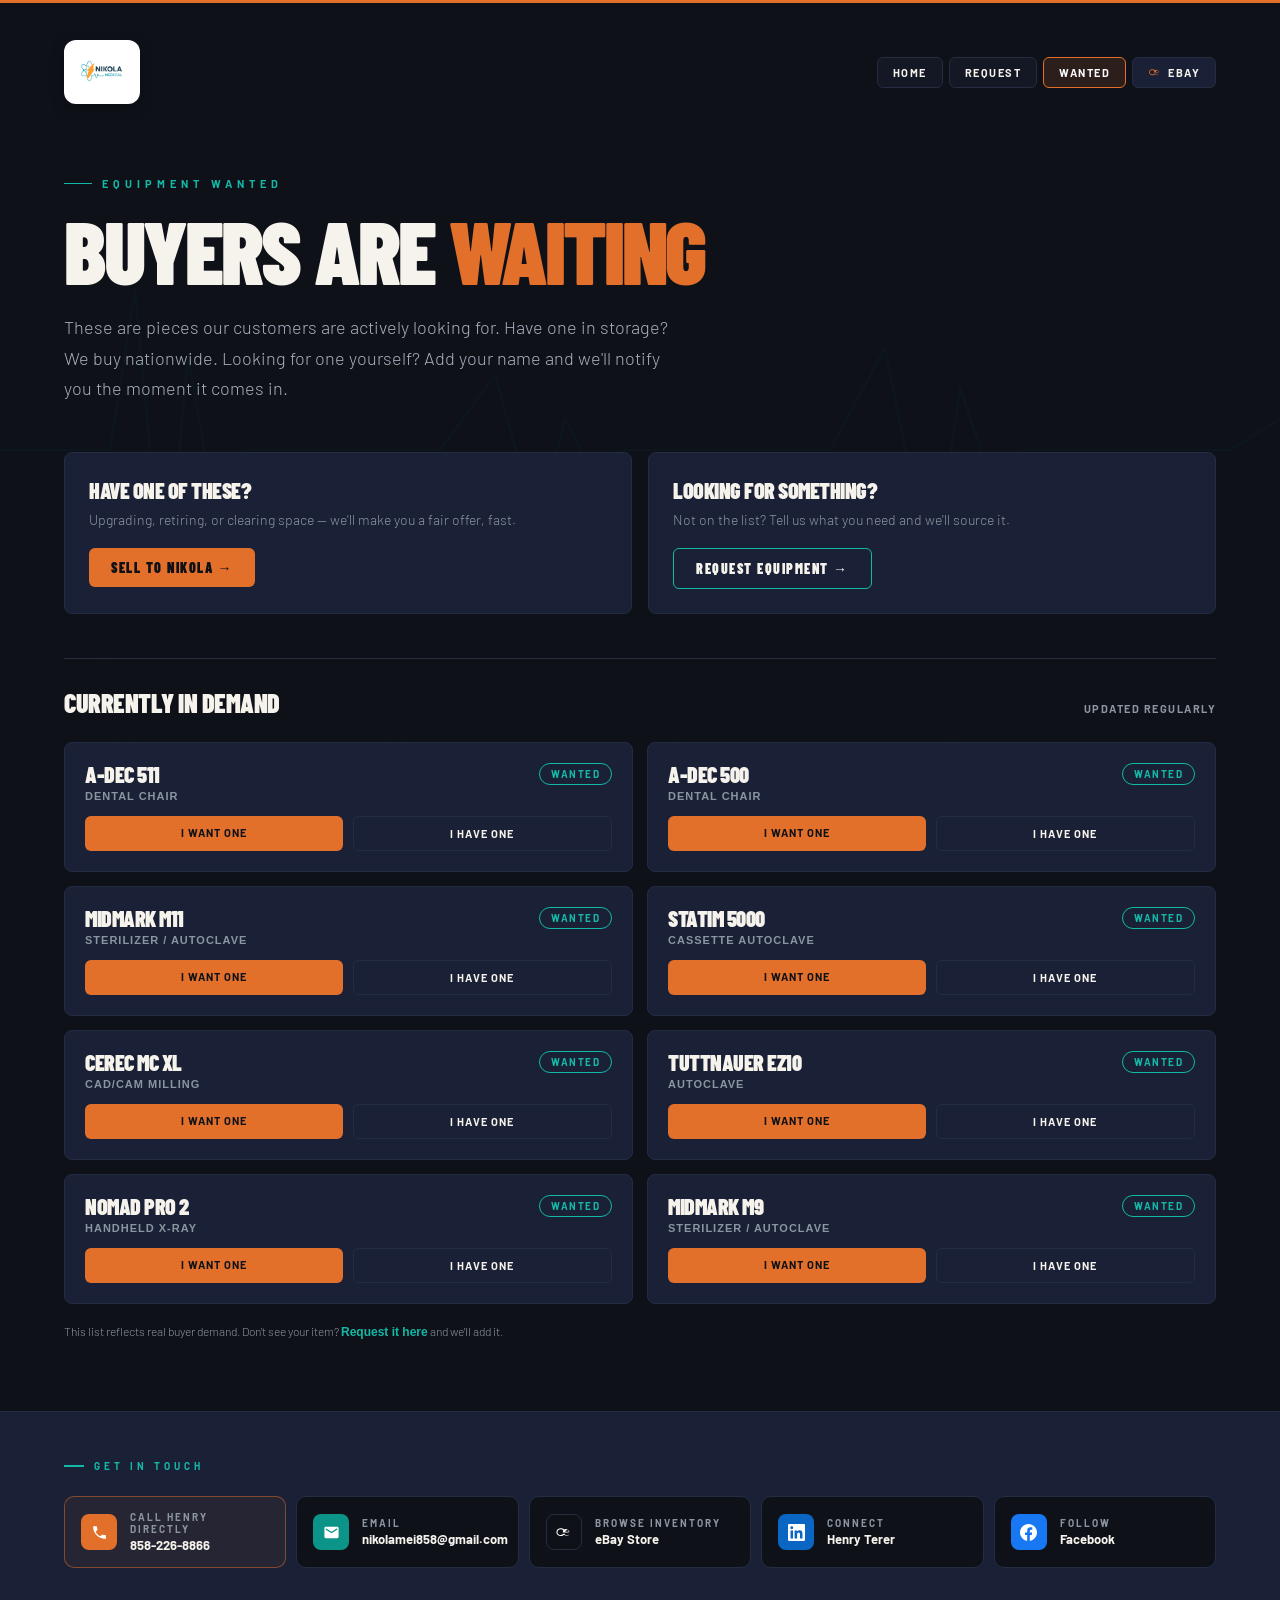
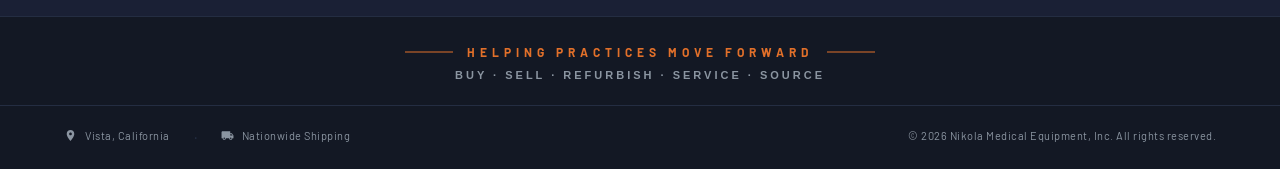
==== commit 83f2ad73: "Adopt Helping Practices Move Forward as master tagline" ====
--- a/equipment-wanted/index.html
+++ b/equipment-wanted/index.html
@@ -107,7 +107,8 @@
 </section>
 
 <footer class="footer-bottom">
-  <div class="footer-tagline-row"><div class="footer-tagline">We Fix What Keeps You Moving</div></div>
+  <div class="footer-tagline-row"><div class="footer-tagline">Helping Practices Move Forward</div>
+    <div class="footer-descriptor">Buy · Sell · Refurbish · Service · Source</div></div>
   <div class="footer-info-row">
     <div class="footer-info-left">
       <div class="footer-pill"><svg viewBox="0 0 24 24" xmlns="http://www.w3.org/2000/svg"><path d="M12 2C8.13 2 5 5.13 5 9c0 5.25 7 13 7 13s7-7.75 7-13c0-3.87-3.13-7-7-7zm0 9.5c-1.38 0-2.5-1.12-2.5-2.5s1.12-2.5 2.5-2.5 2.5 1.12 2.5 2.5-1.12 2.5-2.5 2.5z"/></svg>Vista, California</div>
--- a/styles.css
+++ b/styles.css
@@ -73,6 +73,7 @@
   letter-spacing:-3px;text-transform:uppercase;
   margin-bottom:40px;max-width:900px;
 }
+@media(max-width:960px){h1{max-width:100%;}}
 h1 em{font-style:normal;color:var(--amber);}
 h1 span{color:var(--teal-light);}
 .hero-body{
@@ -165,12 +166,16 @@
 .footer-tagline-row{
   padding:28px var(--pad) 24px;
   border-bottom:1px solid var(--dim);
-  display:flex;align-items:center;justify-content:center;
+  display:flex;flex-direction:column;align-items:center;justify-content:center;
 }
 .footer-tagline{
   font-size:12px;font-weight:700;letter-spacing:5px;
   text-transform:uppercase;color:var(--amber);
   display:flex;align-items:center;gap:14px;
+}
+.footer-descriptor{
+  font-size:11px;font-weight:600;letter-spacing:3px;text-transform:uppercase;
+  color:var(--steel);text-align:center;margin-top:10px;
 }
 .footer-tagline::before,
 .footer-tagline::after{
@@ -224,7 +229,7 @@
   .hero{padding:60px var(--pad) 64px;}
   .nav a span{display:none;}
   .nav a{padding:8px 10px;}
-  h1{font-size:52px;letter-spacing:-1px;}
+  h1{font-size:clamp(38px,12vw,52px);letter-spacing:-1px;}
   .contact-grid{grid-template-columns:1fr;}
   .footer-info-left{flex-direction:column;gap:10px;}
   .footer-sep{display:none;}
@@ -411,6 +416,10 @@
   text-transform:uppercase;color:var(--amber);
   display:flex;align-items:center;gap:14px;
 }
+.footer-descriptor{
+  font-size:11px;font-weight:600;letter-spacing:3px;text-transform:uppercase;
+  color:var(--steel);text-align:center;margin-top:10px;
+}
 .footer-tagline::before,
 .footer-tagline::after{
   content:'';display:block;
@@ -444,3 +453,93 @@
   padding:8px 13px;font-size:11px;color:var(--steel);letter-spacing:1px;
 }
 .dot{width:6px;height:6px;border-radius:50%;background:var(--amber);animation:pulse 2s infinite;}
+
+/* ══════════════════════════════════
+   HOMEPAGE SLIDESHOW / SHOWCASE
+══════════════════════════════════ */
+.showcase{position:relative;z-index:10;padding:8px var(--pad) 40px;animation:up .6s .15s ease both;}
+.showcase-head{display:flex;align-items:baseline;justify-content:space-between;flex-wrap:wrap;gap:10px;margin-bottom:20px;}
+.showcase-head h2{font-family:'Barlow Condensed',sans-serif;font-size:clamp(26px,3.5vw,38px);font-weight:900;
+  text-transform:uppercase;letter-spacing:-1px;}
+.showcase-head h2 em{font-style:normal;color:var(--amber);}
+.showcase-head .sh-sub{font-size:13px;color:var(--steel);letter-spacing:1px;text-transform:uppercase;font-weight:600;}
+
+.carousel{position:relative;border-radius:16px;overflow:hidden;border:1px solid var(--dim);
+  background:var(--card2);box-shadow:0 20px 50px rgba(0,0,0,.35);}
+.slides{display:flex;transition:transform .6s cubic-bezier(.65,.05,.36,1);}
+.slide{min-width:100%;position:relative;aspect-ratio:16/7;background:var(--card);
+  display:flex;align-items:flex-end;}
+/* placeholder gradient per slide — replaced by real <img> later */
+.slide .ph{position:absolute;inset:0;display:flex;align-items:center;justify-content:center;
+  font-family:'Barlow Condensed',sans-serif;font-size:clamp(40px,7vw,90px);font-weight:900;
+  text-transform:uppercase;letter-spacing:-2px;color:rgba(255,255,255,.06);user-select:none;text-align:center;padding:20px;}
+.slide img{position:absolute;inset:0;width:100%;height:100%;object-fit:cover;}
+.slide .cap{position:relative;z-index:2;width:100%;padding:28px 32px;
+  background:linear-gradient(to top,rgba(10,12,18,.92),rgba(10,12,18,.4) 60%,transparent);}
+.slide .cap .tag{display:inline-block;font-size:11px;font-weight:700;letter-spacing:2px;text-transform:uppercase;
+  color:var(--teal-light);margin-bottom:8px;}
+.slide .cap h3{font-family:'Barlow Condensed',sans-serif;font-size:clamp(24px,3vw,34px);font-weight:900;
+  text-transform:uppercase;letter-spacing:-.5px;line-height:1;margin-bottom:6px;}
+.slide .cap p{font-size:14px;color:#C4CCD8;font-weight:300;max-width:520px;}
+
+.car-btn{position:absolute;top:50%;transform:translateY(-50%);z-index:5;width:44px;height:44px;
+  border-radius:50%;border:1px solid rgba(255,255,255,.2);background:rgba(10,12,18,.55);
+  color:#fff;cursor:pointer;display:flex;align-items:center;justify-content:center;
+  backdrop-filter:blur(4px);transition:background .2s,border-color .2s;}
+.car-btn:hover{background:rgba(226,112,42,.85);border-color:var(--amber);}
+.car-btn.prev{left:16px;}.car-btn.next{right:16px;}
+.car-btn svg{width:20px;height:20px;}
+
+.dots{display:flex;gap:8px;justify-content:center;margin-top:18px;}
+.dot-btn{width:8px;height:8px;border-radius:50%;border:none;background:var(--dim);cursor:pointer;
+  transition:background .2s,width .2s;padding:0;}
+.dot-btn.active{background:var(--amber);width:26px;border-radius:4px;}
+
+@media(max-width:600px){
+  .slide{aspect-ratio:4/3;}
+  .slide .cap{padding:20px;}
+  .car-btn{width:38px;height:38px;}
+}
+
+/* ══════════════════════════════════
+   HERO + SHOWCASE SIDE-BY-SIDE
+══════════════════════════════════ */
+.hero-row{
+  position:relative;z-index:10;flex:1;
+  padding:64px var(--pad) 72px;
+  display:grid;grid-template-columns:1fr 1.05fr;gap:56px;align-items:center;
+  animation:up .6s .1s ease both;
+}
+.hero-col{min-width:0;}
+.hero-col h1{margin-bottom:28px;max-width:100%;}
+.hero-col .hero-sub{font-size:17px;color:#A8B0BE;line-height:1.7;max-width:520px;font-weight:300;margin-bottom:32px;}
+.hero-cta{display:flex;gap:14px;flex-wrap:wrap;}
+.hero-cta a{
+  text-decoration:none;font-family:'Barlow Condensed',sans-serif;font-size:16px;font-weight:900;
+  letter-spacing:1.5px;text-transform:uppercase;padding:14px 28px;border-radius:6px;
+  transition:transform .15s,filter .2s,border-color .2s,background .2s;
+}
+.hero-cta .btn-primary{background:var(--amber);color:var(--ink);}
+.hero-cta .btn-primary:hover{transform:translateY(-2px);filter:brightness(1.08);}
+.hero-cta .btn-ghost{border:1px solid var(--dim);color:var(--paper);}
+.hero-cta .btn-ghost:hover{border-color:var(--teal-light);background:rgba(20,184,166,.08);}
+
+/* showcase column: header hidden here (title moves into hero context), carousel fills */
+.showcase-col{width:100%;min-width:0;}
+.showcase-col .showcase-head{margin-bottom:16px;padding-right:2px;}
+.showcase-col .showcase-head .sh-sub{font-size:11px;}
+/* slimmer aspect ratio so it sits nicely beside the text */
+.showcase-col .slide{aspect-ratio:4/3;}
+
+@media(max-width:960px){
+  .hero-row{grid-template-columns:1fr;gap:36px;padding-top:48px;}
+  .showcase-col .slide{aspect-ratio:16/9;}
+}
+@media(max-width:600px){
+  .hero-row{padding:40px var(--pad) 56px;gap:28px;}
+  h1{font-size:clamp(38px,12vw,52px);}
+  .showcase-col .slide{aspect-ratio:4/3;}
+  .hero-cta{flex-direction:column;}
+  .hero-cta a{width:100%;text-align:center;}
+  .showcase-col .showcase-head{flex-direction:column;align-items:flex-start;gap:4px;}
+}
